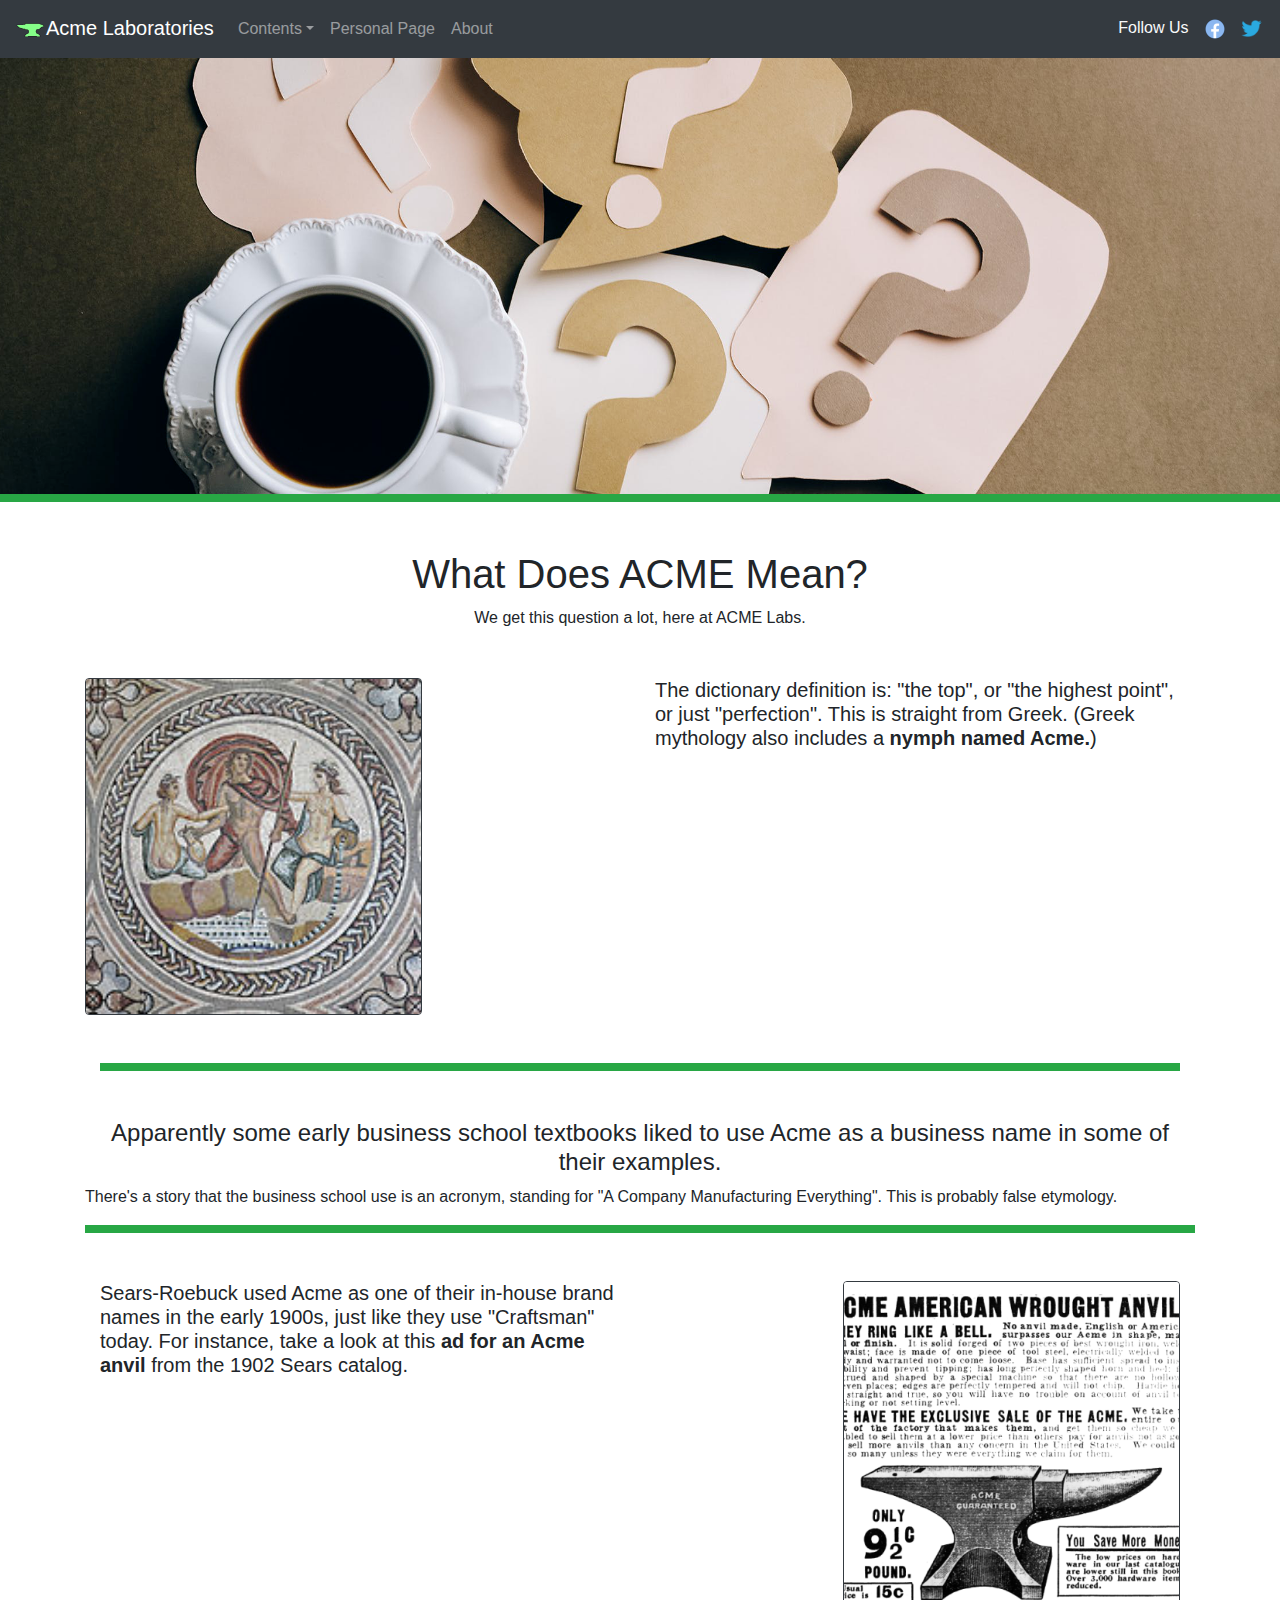
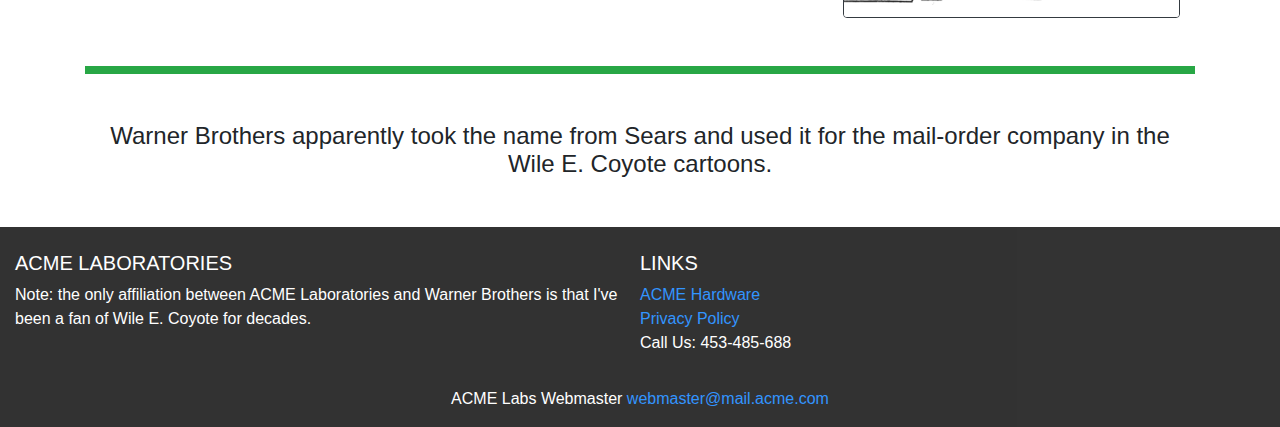
==== acme-means.html @ 76cc3b07 "Add files via upload" ====
<!DOCTYPE html>
<html>
<head>
	<title>Acme Means?</title>
	<meta charset="utf-8">
	<link rel="icon" href="images/anvil.png" type="image/gif" sizes="16x16">
	<meta name="viewport" content="width=device-width, initial-scale=1, shrink-to-fit=no">
	<link rel="stylesheet" type="text/css" href="styles.css">
	<script src="https://code.jquery.com/jquery-3.3.1.slim.min.js" integrity="sha384-q8i/X+965DzO0rT7abK41JStQIAqVgRVzpbzo5smXKp4YfRvH+8abtTE1Pi6jizo" crossorigin="anonymous"></script>
	<script src="https://cdnjs.cloudflare.com/ajax/libs/popper.js/1.14.7/umd/popper.min.js" integrity="sha384-UO2eT0CpHqdSJQ6hJty5KVphtPhzWj9WO1clHTMGa3JDZwrnQq4sF86dIHNDz0W1" crossorigin="anonymous"></script>
	<script src="https://stackpath.bootstrapcdn.com/bootstrap/4.3.1/js/bootstrap.min.js" integrity="sha384-JjSmVgyd0p3pXB1rRibZUAYoIIy6OrQ6VrjIEaFf/nJGzIxFDsf4x0xIM+B07jRM" crossorigin="anonymous"></script>
	<link rel="stylesheet" href="https://stackpath.bootstrapcdn.com/bootstrap/4.3.1/css/bootstrap.min.css" integrity="sha384-ggOyR0iXCbMQv3Xipma34MD+dH/1fQ784/j6cY/iJTQUOhcWr7x9JvoRxT2MZw1T" crossorigin="anonymous">
</head>
<body>
	<nav class="navbar navbar-inverse navbar-expand-sm navbar-dark bg-dark fixed-top">
		<a href="index.html" class="navbar-brand">
			<img src="images/anvil.png" width="30" height="30" alt="anvil">Acme Laboratories
		</a>
		<button class="navbar-toggler" data-toggle="collapse" data-target="#navbarContent">
			<span class="navbar-toggler-icon"></span>
		</button>
		<div class="collapse navbar-collapse" id="navbarContent">
			<ul class="navbar-nav">
				<li class="nav-item dropdown">
				    <a class="nav-item nav-link dropdown-toggle" href="#" id="bd-versions" data-toggle="dropdown" aria-haspopup="true" aria-expanded="false">Contents</a>
				    	<div class="dropdown-menu dropdown-menu-left" aria-labelledby="bd-versions">
					        <a class="dropdown-item" href="contents/canvas-maker.html">Canvas Maker</a>
					        <a class="dropdown-item" href="contents/comments.html">Comments Weblet</a>
					        <a class="dropdown-item" href="contents/freeware-library.html">Freeware Library</a>
					        <a class="dropdown-item" href="contents/updates.html">Updates</a>
					        <a class="dropdown-item" href="contents/web-apis.html">Web APIs</a>
						</div>
				</li>
				<li class="nav-item">
					<a href="contents/jef.html" class="nav-link">Personal Page</a>
				</li>
				<li class="nav-item">
					<a href="acme-means.html" class="nav-link">About</a>
				</li>
			</ul>
			<ul class="navbar-nav ml-auto navbar-expand-sm">
				<li class="mr-3 text-light">Follow Us</li>
				<li>
					<a class="fb" href="https://facebook.com" target="_blank">
						<img src="images/facebook-new.png" width="20" height="20">
					</a>
					<a href="https://twitter.com" target="_blank">
						<img src="images/twitter.png" width="25" height="25">
					</a>
				</li>
			</ul>
		</div>
	</nav>

	<main>
		<img src="images/means.png" class="w-100">
		<div class="container-fluid pr-2 pl-5 pt-1 pb-1 bg-success"></div>

		<div class="container text-center mt-5">
			<h1>What Does ACME Mean?</h1>
			<p>We get this question a lot, here at ACME Labs.</p>
		</div>

		<div class="container mt-5">
			<div class="row">
				<div class="col">
					<img src="images/nymph.jpg" class="thumbnail img border border-dark rounded">
				</div>
				<div class="col">
					<h5>The dictionary definition is: "the top", or "the highest point", or just "perfection". This is straight from Greek. (Greek mythology also includes a <strong>nymph named Acme.</strong>)</h5>
				</div>
			</div>

		<div class="container mt-5">
			<div class="container-fluid pr-2 pl-5 pt-1 pb-1 bg-success"></div>
				<div class="row text-center">
					<h4 class="mt-5">Apparently some early business school textbooks liked to use Acme as a business name in some of their examples.</h4>
					<p>There's a story that the business school use is an acronym, standing for "A Company Manufacturing Everything". This is probably false etymology.</p>
				</div>
		</div>
	<div class="container-fluid pr-2 pl-5 pt-1 pb-1 bg-success"></div>

		<div class="container mt-5">
			<div class="row">
				<div class="col">
					<h5>Sears-Roebuck used Acme as one of their in-house brand names in the early 1900s, just like they use "Craftsman" today. For instance, take a look at this <strong>ad for an Acme anvil</strong> from the 1902 Sears catalog.</h5>
				</div>

				<div class="col mb-5">
					<img src="images/ad-acme.gif" class="float-right img thumbnail border border-dark rounded">
				</div>

			</div>
		</div>
<div class="container-fluid pr-2 pl-5 pt-1 pb-1 bg-success"></div>
		<div class="text-center mt-5 mb-5">
			<h4>Warner Brothers apparently took the name from Sears and used it for the mail-order company in the Wile E. Coyote cartoons.</h4>
		</div>
		</div>
	</main>

	<div class="footer mt-5">
		<footer class="page-footer font-small pt-4">
		  <div class="container-fluid text-center text-md-left">
		    <div class="row">
		      <div class="col-md-6 mt-md-0 mt-3">
		        <h5 class="text-uppercase">ACME Laboratories</h5>
		        Note: the only affiliation between ACME Laboratories and Warner Brothers is that I've been a fan of Wile E. Coyote for decades.
		      </div>
		      <hr class="clearfix w-100 d-md-none pb-3">
		      <div class="footer-links">
				  	<div>
				        <h5 class="text-uppercase">Links</h5>

				        <ul class="list-unstyled">
				          <li>
				            <a href="infos/acme-hardwares.html">ACME Hardware</a>
				          </li>
				          				          <li>
				            <a href="infos/privacy.html">Privacy Policy</a>
				          </li>
				          <li>
				            <p>Call Us: 453-485-688</p>
				          </li>
				        </ul>
				    </div>
		      </div>
		    </div>
		  </div>
		  <div class="footer-copyright text-center py-3"> ACME Labs Webmaster
		    	<a href="mailto:webmaster@mail.acme.com"> webmaster@mail.acme.com</a>
		  </div>
		</footer>
	</div>

</body>
</html>
---- styles.css ----
body {
	width: 100%;
	font-family: helvetica;
}

main {
	margin-top: 50px;
}

.fb {
	padding-right: 10px;
}

.h1-updates {
	color: black;
	position: relative;
	padding-top: 100px;
}

@media (max-width: 600px){
	.bd-example {
		padding-top: 60px;
	}

}

@media screen and (max-width: 600px) {
  .carousel-indicators {
    display: none;
  }
  h1 {
  	position: relative;
  	top: 5px;
  }
}

@media screen and (max-width: 767px) {
	.footer-links {
		width: 100%;
	}
}

div > a > h1 {
	color: white;
}

div > a > p {
	color: white;
}

div > a > h1:hover {
	color: gray;
	text-decoration: none;
}

div > a:hover {
	text-decoration: none;
}

.img {
	object-fit: cover;
	width: 337px;
 	height: 337px;
}

.img2 {
	object-fit: cover;
 	height: 500px;

}

@media screen and (max-width: 600px){
	
	.img {
		object-fit: cover;
		width: 223px;
	 	height: 223px;
	}

	.img2 {
		object-fit: cover;
 		height: 200px;
	}
}

@media screen and (max-width: 500px) {

	.changefont {
		font-size: 12px
	}
}

.spacewar {
	font-family: fantasy;
	font-style: italic;
	font-size: 6em;
}

.spacewardesc {
	font-family: impact;
}

.footer {
	background-color: black;
	opacity: 80%;
}

footer > div > div > div > h5 {
	color: white;
}

footer > div > div > div {
	color: white;
}

footer > div {
	color: white;
}
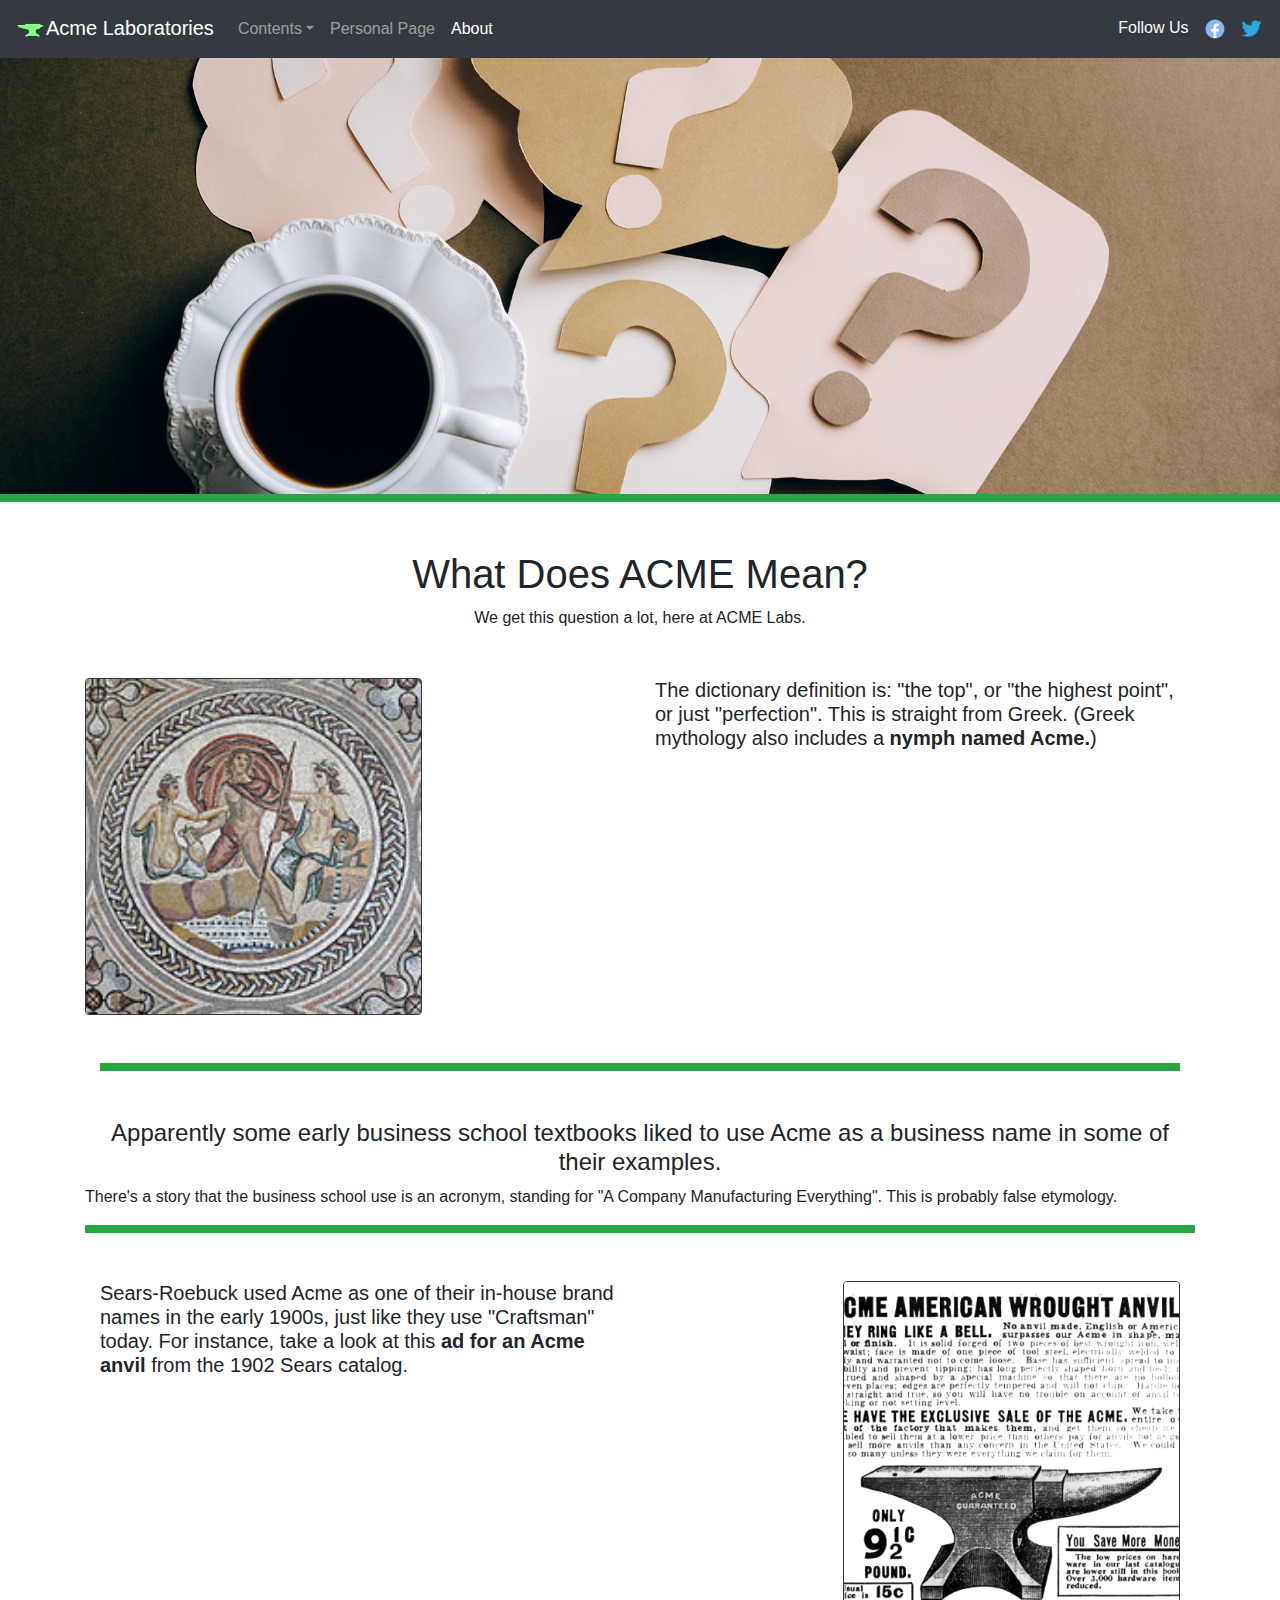
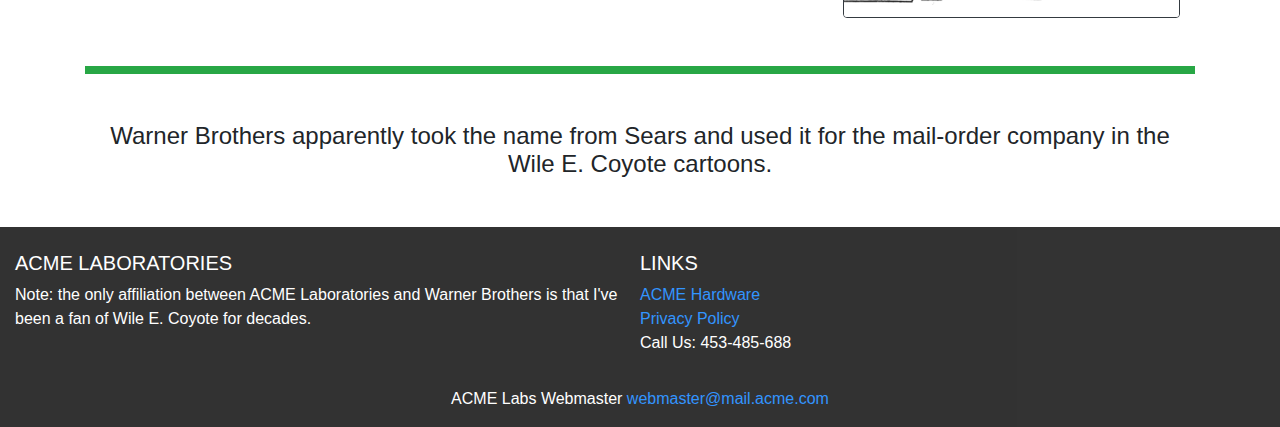
==== commit e813796a: "Update acme-means.html" ====
--- a/acme-means.html
+++ b/acme-means.html
@@ -34,7 +34,7 @@
 				<li class="nav-item">
 					<a href="contents/jef.html" class="nav-link">Personal Page</a>
 				</li>
-				<li class="nav-item">
+				<li class="nav-item active">
 					<a href="acme-means.html" class="nav-link">About</a>
 				</li>
 			</ul>
@@ -134,4 +134,4 @@
 	</div>
 
 </body>
-</html>+</html>
